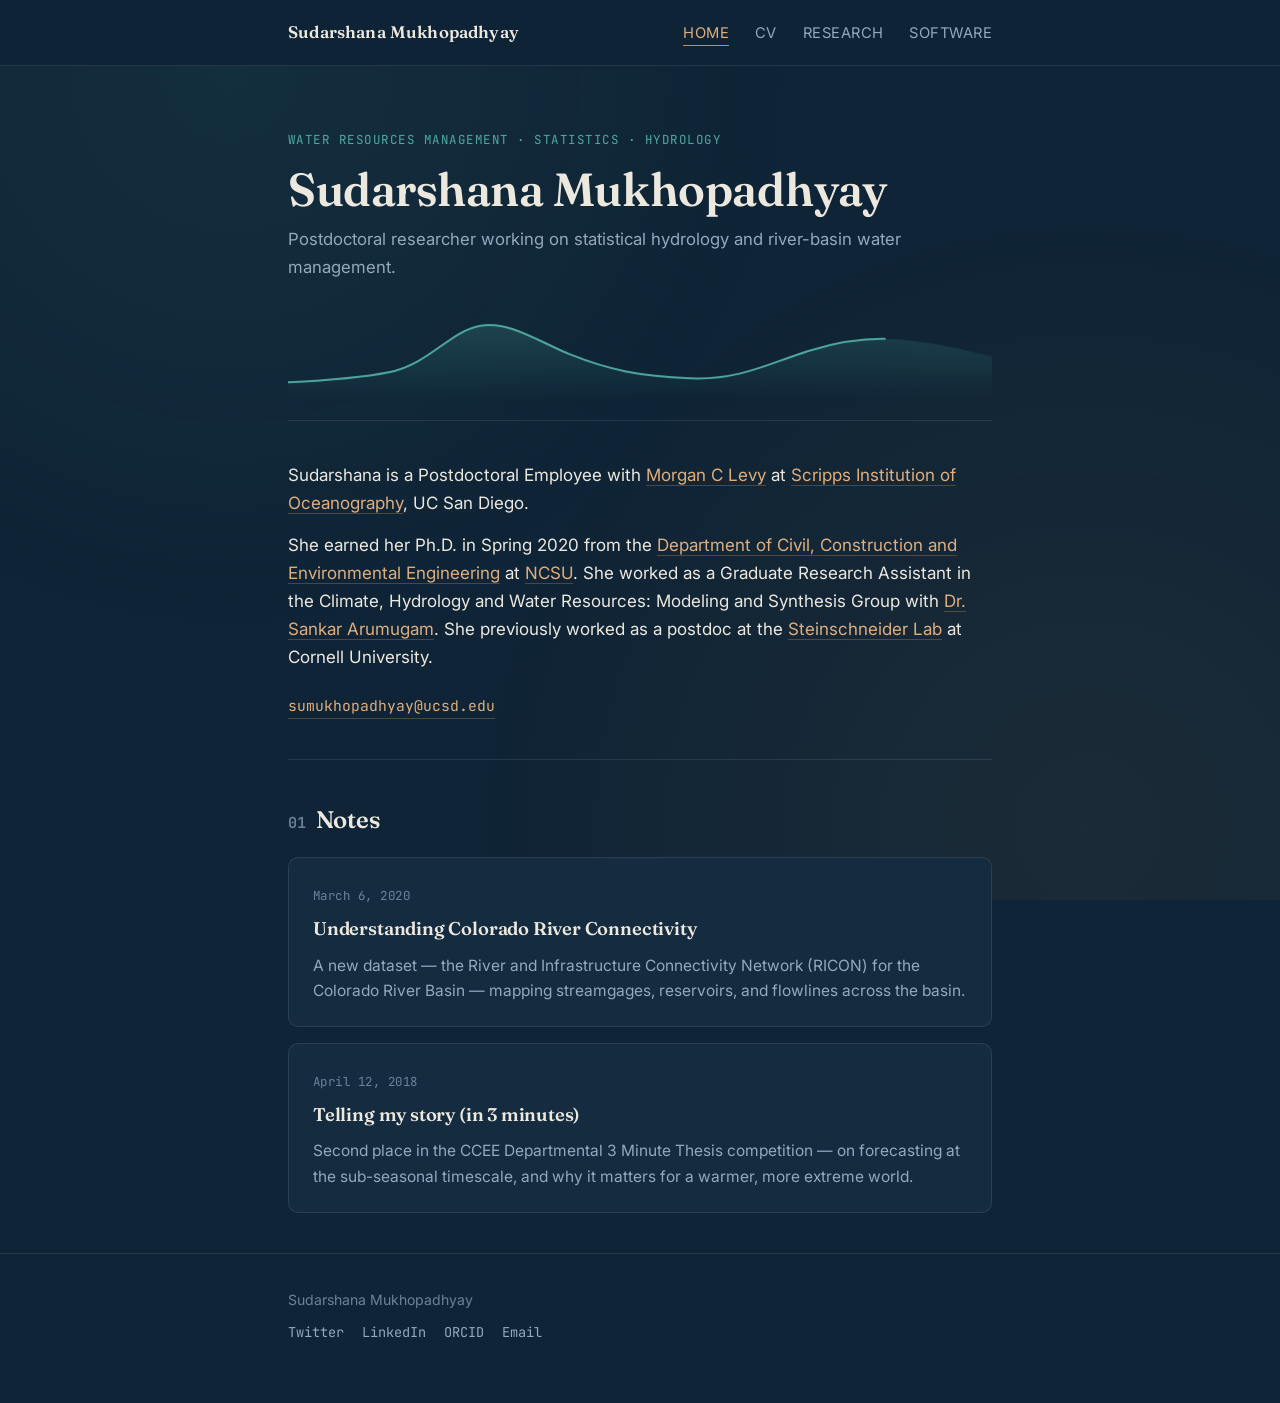
==== index.html @ 816c3d74 "Add files via upload" ====
<!DOCTYPE html>
<html lang="en">
<head>
<meta charset="UTF-8">
<meta name="viewport" content="width=device-width, initial-scale=1">
<title>Sudarshana Mukhopadhyay — Water Resources Management | Statistics | Hydrology</title>
<meta name="description" content="Sudarshana Mukhopadhyay is a Postdoctoral Employee at Scripps Institution of Oceanography, UC San Diego, working on statistical hydrology and water resources management.">
<link rel="preconnect" href="https://fonts.googleapis.com">
<link href="https://fonts.googleapis.com/css2?family=Fraunces:opsz,wght@9..144,500;9..144,600;9..144,700&family=Inter:wght@400;500;600&family=JetBrains+Mono:wght@400;500&display=swap" rel="stylesheet">
<link rel="stylesheet" href="style.css">
</head>
<body>

<header class="site">
  <nav>
    <a class="wordmark" href="index.html">Sudarshana Mukhopadhyay</a>
    <ul>
      <li><a class="current" href="index.html">Home</a></li>
      <li><a href="cv.html">CV</a></li>
      <li><a href="research.html">Research</a></li>
      <li><a href="software.html">Software</a></li>
    </ul>
  </nav>
</header>

<main class="wrap">

  <section class="hero">
    <span class="eyebrow">Water Resources Management · Statistics · Hydrology</span>
    <h1>Sudarshana Mukhopadhyay</h1>
    <p class="tagline">Postdoctoral researcher working on statistical hydrology and river-basin water management.</p>

    <svg class="hydrograph" viewBox="0 0 700 90" preserveAspectRatio="none" aria-hidden="true">
      <defs>
        <linearGradient id="flowFill" x1="0" y1="0" x2="0" y2="1">
          <stop offset="0%" stop-color="#4FA8A0" stop-opacity="0.22"/>
          <stop offset="100%" stop-color="#4FA8A0" stop-opacity="0"/>
        </linearGradient>
      </defs>
      <path class="fill" d="M0,70 C 40,68 70,66 100,60 C 140,52 160,20 190,14 C 220,8 250,30 280,42 C 320,58 350,64 400,66 C 450,68 480,50 520,38 C 560,26 590,24 630,30 C 660,34 680,40 700,44 L700,90 L0,90 Z"/>
      <path d="M0,70 C 40,68 70,66 100,60 C 140,52 160,20 190,14 C 220,8 250,30 280,42 C 320,58 350,64 400,66 C 450,68 480,50 520,38 C 560,26 590,24 630,30 C 660,34 680,40 700,44"/>
    </svg>
  </section>

  <section>
    <p>Sudarshana is a Postdoctoral Employee with <a href="https://mclevy.scrippsprofiles.ucsd.edu/">Morgan C Levy</a> at <a href="https://scripps.ucsd.edu/">Scripps Institution of Oceanography</a>, UC San Diego.</p>
    <p>She earned her Ph.D. in Spring 2020 from the <a href="http://www.ce.ncsu.edu/">Department of Civil, Construction and Environmental Engineering</a> at <a href="https://www.ncsu.edu/">NCSU</a>. She worked as a Graduate Research Assistant in the Climate, Hydrology and Water Resources: Modeling and Synthesis Group with <a href="https://www.ccee.ncsu.edu/people/sarumug/">Dr. Sankar Arumugam</a>. She previously worked as a postdoc at the <a href="https://blogs.cornell.edu/steinschneider/">Steinschneider Lab</a> at Cornell University.</p>

    <div class="contact-row" style="margin-top:22px;">
      <a href="mailto:sumukhopadhyay@ucsd.edu">sumukhopadhyay@ucsd.edu</a>
    </div>
  </section>

  <section>
    <h2><span class="num">01</span>Notes</h2>

    <div class="card">
      <span class="date">March 6, 2020</span>
      <h3><a href="posts/colorado-river-connectivity.html">Understanding Colorado River Connectivity</a></h3>
      <p>A new dataset — the River and Infrastructure Connectivity Network (RICON) for the Colorado River Basin — mapping streamgages, reservoirs, and flowlines across the basin.</p>
    </div>

    <div class="card">
      <span class="date">April 12, 2018</span>
      <h3><a href="posts/telling-my-story.html">Telling my story (in 3 minutes)</a></h3>
      <p>Second place in the CCEE Departmental 3 Minute Thesis competition — on forecasting at the sub-seasonal timescale, and why it matters for a warmer, more extreme world.</p>
    </div>
  </section>

</main>

<footer class="site">
  <div class="wrap">
    <div>Sudarshana Mukhopadhyay</div>
    <div class="socials">
      <a href="https://twitter.com/SudarshanaCE">Twitter</a>
      <a href="https://www.linkedin.com/in/suda0406/">LinkedIn</a>
      <a href="https://orcid.org/0000-0002-3567-4801">ORCID</a>
      <a href="mailto:sumukhopadhyay@ucsd.edu">Email</a>
    </div>
  </div>
</footer>

</body>
</html>
---- style.css ----
/* ---------------------------------------------------------
   Sudarshana Mukhopadhyay — personal site
   Design idea: a hydrologist's site should feel like a
   hydrograph — a quiet dark "night water" background, a
   drawn discharge curve as the recurring signature motif,
   sediment-clay accent for links, river-teal for data/flow.
--------------------------------------------------------- */

:root{
  --bg: #0F2436;
  --bg-alt: #142B40;
  --bg-raised: #17324A;
  --ink: #ECE8DE;
  --ink-dim: #93A9BC;
  --ink-faint: #6C8299;
  --accent: #C98A4B;
  --accent-soft: #E0AE7C;
  --teal: #4FA8A0;
  --border: rgba(147,169,188,0.16);

  --serif: "Fraunces", "Iowan Old Style", Georgia, serif;
  --sans: "Inter", -apple-system, BlinkMacSystemFont, "Segoe UI", sans-serif;
  --mono: "JetBrains Mono", ui-monospace, SFMono-Regular, Menlo, monospace;
}

*{ box-sizing: border-box; }

html{ scroll-behavior: smooth; }

body{
  margin: 0;
  background: var(--bg);
  color: var(--ink);
  font-family: var(--sans);
  font-size: 17px;
  line-height: 1.65;
  -webkit-font-smoothing: antialiased;
}

body::before{
  content: "";
  position: fixed;
  inset: 0;
  pointer-events: none;
  background-image: radial-gradient(circle at 18% 8%, rgba(79,168,160,0.08), transparent 42%),
                     radial-gradient(circle at 85% 92%, rgba(201,138,75,0.07), transparent 45%);
  z-index: 0;
}

a{ color: var(--accent-soft); text-decoration: none; border-bottom: 1px solid rgba(201,138,75,0.35); transition: border-color .15s, color .15s; }
a:hover{ color: var(--accent); border-color: var(--accent); }
a:focus-visible, button:focus-visible{ outline: 2px solid var(--teal); outline-offset: 3px; border-radius: 2px; }

h1,h2,h3{ font-family: var(--serif); font-weight: 600; letter-spacing: -0.01em; color: var(--ink); margin: 0; }

.wrap{ max-width: 760px; margin: 0 auto; padding: 0 28px; position: relative; z-index: 1; }

/* ---------- nav ---------- */
header.site{
  position: sticky; top: 0; z-index: 10;
  background: rgba(15,36,54,0.86);
  backdrop-filter: blur(10px);
  border-bottom: 1px solid var(--border);
}
header.site nav{
  max-width: 760px; margin: 0 auto; padding: 18px 28px;
  display: flex; align-items: baseline; justify-content: space-between; gap: 20px;
  flex-wrap: wrap;
}
header.site .wordmark{
  font-family: var(--serif); font-size: 1.05rem; font-weight: 600;
  color: var(--ink); border: none; letter-spacing: 0.01em;
}
header.site .wordmark:hover{ color: var(--accent-soft); }
header.site ul{ list-style: none; display: flex; gap: 26px; margin: 0; padding: 0; }
header.site ul a{
  border: none; color: var(--ink-dim); font-size: 0.92rem; letter-spacing: 0.03em;
  text-transform: uppercase; padding-bottom: 3px; border-bottom: 1px solid transparent;
}
header.site ul a:hover{ color: var(--ink); border-color: var(--ink-faint); }
header.site ul a.current{ color: var(--accent-soft); border-color: var(--accent); }

/* ---------- hero ---------- */
.hero{ padding: 64px 0 12px; }
.hero .eyebrow{
  font-family: var(--mono); font-size: 0.78rem; letter-spacing: 0.12em; text-transform: uppercase;
  color: var(--teal); margin-bottom: 14px; display: block;
}
.hero h1{ font-size: clamp(2.1rem, 5vw, 2.9rem); line-height: 1.12; }
.hero .tagline{ color: var(--ink-dim); font-size: 1.05rem; margin-top: 10px; }

/* hydrograph signature */
.hydrograph{ margin: 30px 0 6px; width: 100%; height: auto; display: block; }
.hydrograph path{
  fill: none; stroke: var(--teal); stroke-width: 2; stroke-linecap: round;
  stroke-dasharray: 620; stroke-dashoffset: 620;
  animation: draw 1.6s ease-out forwards;
}
.hydrograph path.fill{ stroke: none; fill: url(#flowFill); animation: none; opacity: 0; animation: fadein 1s ease-out 0.6s forwards; }
@keyframes draw{ to{ stroke-dashoffset: 0; } }
@keyframes fadein{ to{ opacity: 1; } }
@media (prefers-reduced-motion: reduce){
  .hydrograph path{ animation: none; stroke-dashoffset: 0; }
  .hydrograph path.fill{ animation: none; opacity: 1; }
}

/* ---------- section rhythm ---------- */
main{ padding-bottom: 90px; }
section{ padding: 40px 0; border-top: 1px solid var(--border); }
section:first-of-type{ border-top: none; }
section h2{
  font-size: 1.5rem; margin-bottom: 18px;
}
section h2 .num{ font-family: var(--mono); color: var(--ink-faint); font-size: 0.95rem; margin-right: 10px; }

p{ margin: 0 0 14px; color: var(--ink); }
p:last-child{ margin-bottom: 0; }
.lede{ color: var(--ink-dim); }

ul.plain{ padding-left: 20px; margin: 0; }
ul.plain li{ margin-bottom: 10px; }
ul.plain li:last-child{ margin-bottom: 0; }

/* ---------- data / doi styling ---------- */
.doi, code.doi{
  font-family: var(--mono); font-size: 0.88em; color: var(--teal);
  word-break: break-all;
}

/* ---------- cards (posts, projects) ---------- */
.card{
  background: var(--bg-alt);
  border: 1px solid var(--border);
  border-radius: 10px;
  padding: 22px 24px;
  margin-bottom: 16px;
}
.card:last-child{ margin-bottom: 0; }
.card .date{ font-family: var(--mono); font-size: 0.78rem; color: var(--ink-faint); letter-spacing: 0.04em; }
.card h3{ font-size: 1.15rem; margin: 6px 0 8px; }
.card h3 a{ border: none; color: var(--ink); }
.card h3 a:hover{ color: var(--accent-soft); }
.card p{ color: var(--ink-dim); font-size: 0.97rem; }

/* ---------- contact row ---------- */
.contact-row{ display: flex; flex-wrap: wrap; gap: 10px 22px; align-items: center; }
.contact-row a{ font-family: var(--mono); font-size: 0.92rem; }

/* ---------- CV button ---------- */
.cv-button{
  display: inline-block; margin-top: 6px;
  padding: 12px 22px; border-radius: 8px;
  background: var(--accent); color: #16232E; border: none;
  font-family: var(--sans); font-weight: 600; font-size: 0.95rem;
}
.cv-button:hover{ background: var(--accent-soft); color: #16232E; }

/* ---------- post page ---------- */
.post-hero img, .post-body img{
  width: 100%; border-radius: 10px; border: 1px solid var(--border); margin: 18px 0;
}
.post-body blockquote{
  margin: 20px 0; padding-left: 18px; border-left: 2px solid var(--teal);
  color: var(--ink-dim); font-style: italic;
}
.back-link{ font-family: var(--mono); font-size: 0.85rem; }

/* ---------- footer ---------- */
footer.site{
  border-top: 1px solid var(--border);
  padding: 34px 0 60px;
  color: var(--ink-faint);
  font-size: 0.88rem;
}
footer.site .socials{ display: flex; gap: 18px; margin-top: 10px; flex-wrap: wrap; }
footer.site .socials a{ border: none; color: var(--ink-dim); font-family: var(--mono); font-size: 0.85rem; }
footer.site .socials a:hover{ color: var(--accent-soft); }

@media (max-width: 560px){
  header.site nav{ padding: 16px 20px; }
  header.site ul{ gap: 16px; }
  .wrap{ padding: 0 20px; }
}
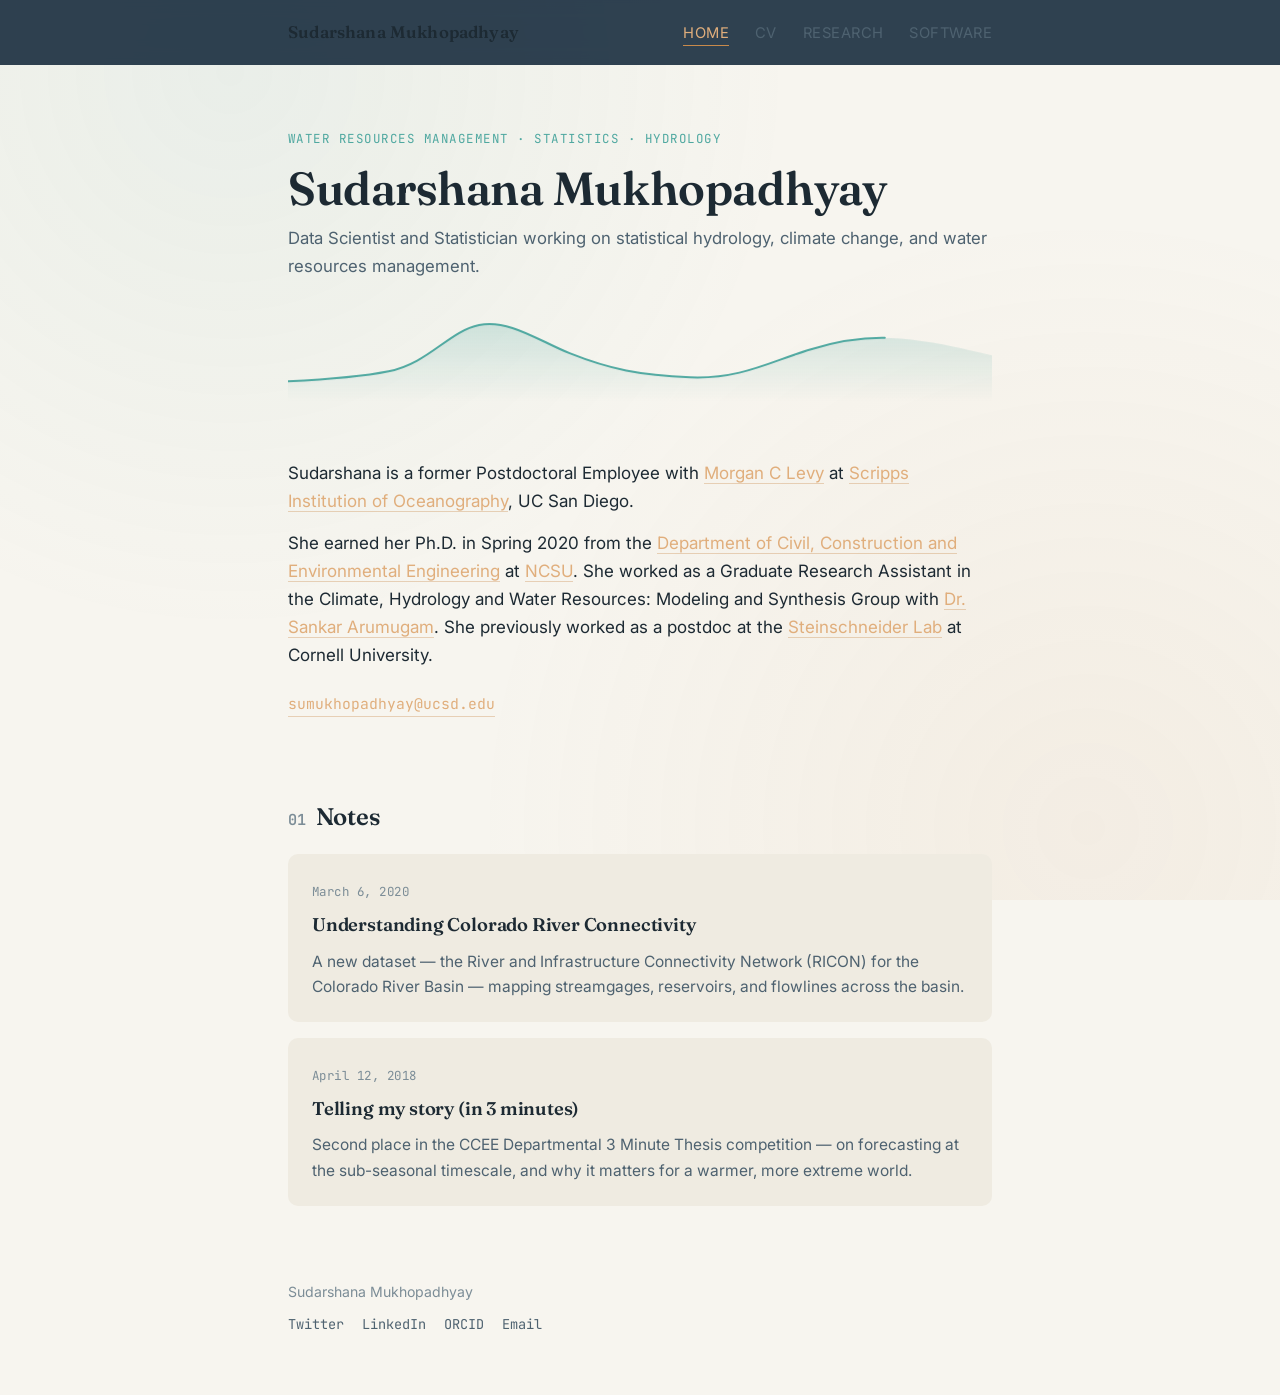
==== commit 20b47f56: "Update index.html" ====
--- a/index.html
+++ b/index.html
@@ -4,7 +4,7 @@
 <meta charset="UTF-8">
 <meta name="viewport" content="width=device-width, initial-scale=1">
 <title>Sudarshana Mukhopadhyay — Water Resources Management | Statistics | Hydrology</title>
-<meta name="description" content="Sudarshana Mukhopadhyay is a Postdoctoral Employee at Scripps Institution of Oceanography, UC San Diego, working on statistical hydrology and water resources management.">
+<meta name="description" content="Sudarshana Mukhopadhyay is a Data Scientist and Ph.D. Statistician with a research background in water, climate, and extreme weather events. She is a former Postdoctoral Employee at Scripps Institution of Oceanography, UC San Diego, where she worked on statistical hydrology and water resources management.">
 <link rel="preconnect" href="https://fonts.googleapis.com">
 <link href="https://fonts.googleapis.com/css2?family=Fraunces:opsz,wght@9..144,500;9..144,600;9..144,700&family=Inter:wght@400;500;600&family=JetBrains+Mono:wght@400;500&display=swap" rel="stylesheet">
 <link rel="stylesheet" href="style.css">
@@ -28,7 +28,7 @@
   <section class="hero">
     <span class="eyebrow">Water Resources Management · Statistics · Hydrology</span>
     <h1>Sudarshana Mukhopadhyay</h1>
-    <p class="tagline">Postdoctoral researcher working on statistical hydrology and river-basin water management.</p>
+    <p class="tagline">Data Scientist and Statistician working on statistical hydrology, climate change, and water resources management.</p>
 
     <svg class="hydrograph" viewBox="0 0 700 90" preserveAspectRatio="none" aria-hidden="true">
       <defs>
@@ -43,7 +43,7 @@
   </section>
 
   <section>
-    <p>Sudarshana is a Postdoctoral Employee with <a href="https://mclevy.scrippsprofiles.ucsd.edu/">Morgan C Levy</a> at <a href="https://scripps.ucsd.edu/">Scripps Institution of Oceanography</a>, UC San Diego.</p>
+    <p>Sudarshana is a former Postdoctoral Employee with <a href="https://mclevy.scrippsprofiles.ucsd.edu/">Morgan C Levy</a> at <a href="https://scripps.ucsd.edu/">Scripps Institution of Oceanography</a>, UC San Diego.</p>
     <p>She earned her Ph.D. in Spring 2020 from the <a href="http://www.ce.ncsu.edu/">Department of Civil, Construction and Environmental Engineering</a> at <a href="https://www.ncsu.edu/">NCSU</a>. She worked as a Graduate Research Assistant in the Climate, Hydrology and Water Resources: Modeling and Synthesis Group with <a href="https://www.ccee.ncsu.edu/people/sarumug/">Dr. Sankar Arumugam</a>. She previously worked as a postdoc at the <a href="https://blogs.cornell.edu/steinschneider/">Steinschneider Lab</a> at Cornell University.</p>
 
     <div class="contact-row" style="margin-top:22px;">
--- a/style.css
+++ b/style.css
@@ -7,16 +7,16 @@
 --------------------------------------------------------- */
 
 :root{
-  --bg: #0F2436;
-  --bg-alt: #142B40;
-  --bg-raised: #17324A;
-  --ink: #ECE8DE;
-  --ink-dim: #93A9BC;
-  --ink-faint: #6C8299;
+  --bg: #F7F5EF;
+  --bg-alt: #EFEBE1;
+  --bg-raised: #E7E1D3;
+  --ink: #1D2A33;
+  --ink-dim: #4E6270;
+  --ink-faint: #7C8D97;
   --accent: #C98A4B;
   --accent-soft: #E0AE7C;
   --teal: #4FA8A0;
-  --border: rgba(147,169,188,0.16);
+  --border: rrgba(29,42,51,0.14);
 
   --serif: "Fraunces", "Iowan Old Style", Georgia, serif;
   --sans: "Inter", -apple-system, BlinkMacSystemFont, "Segoe UI", sans-serif;
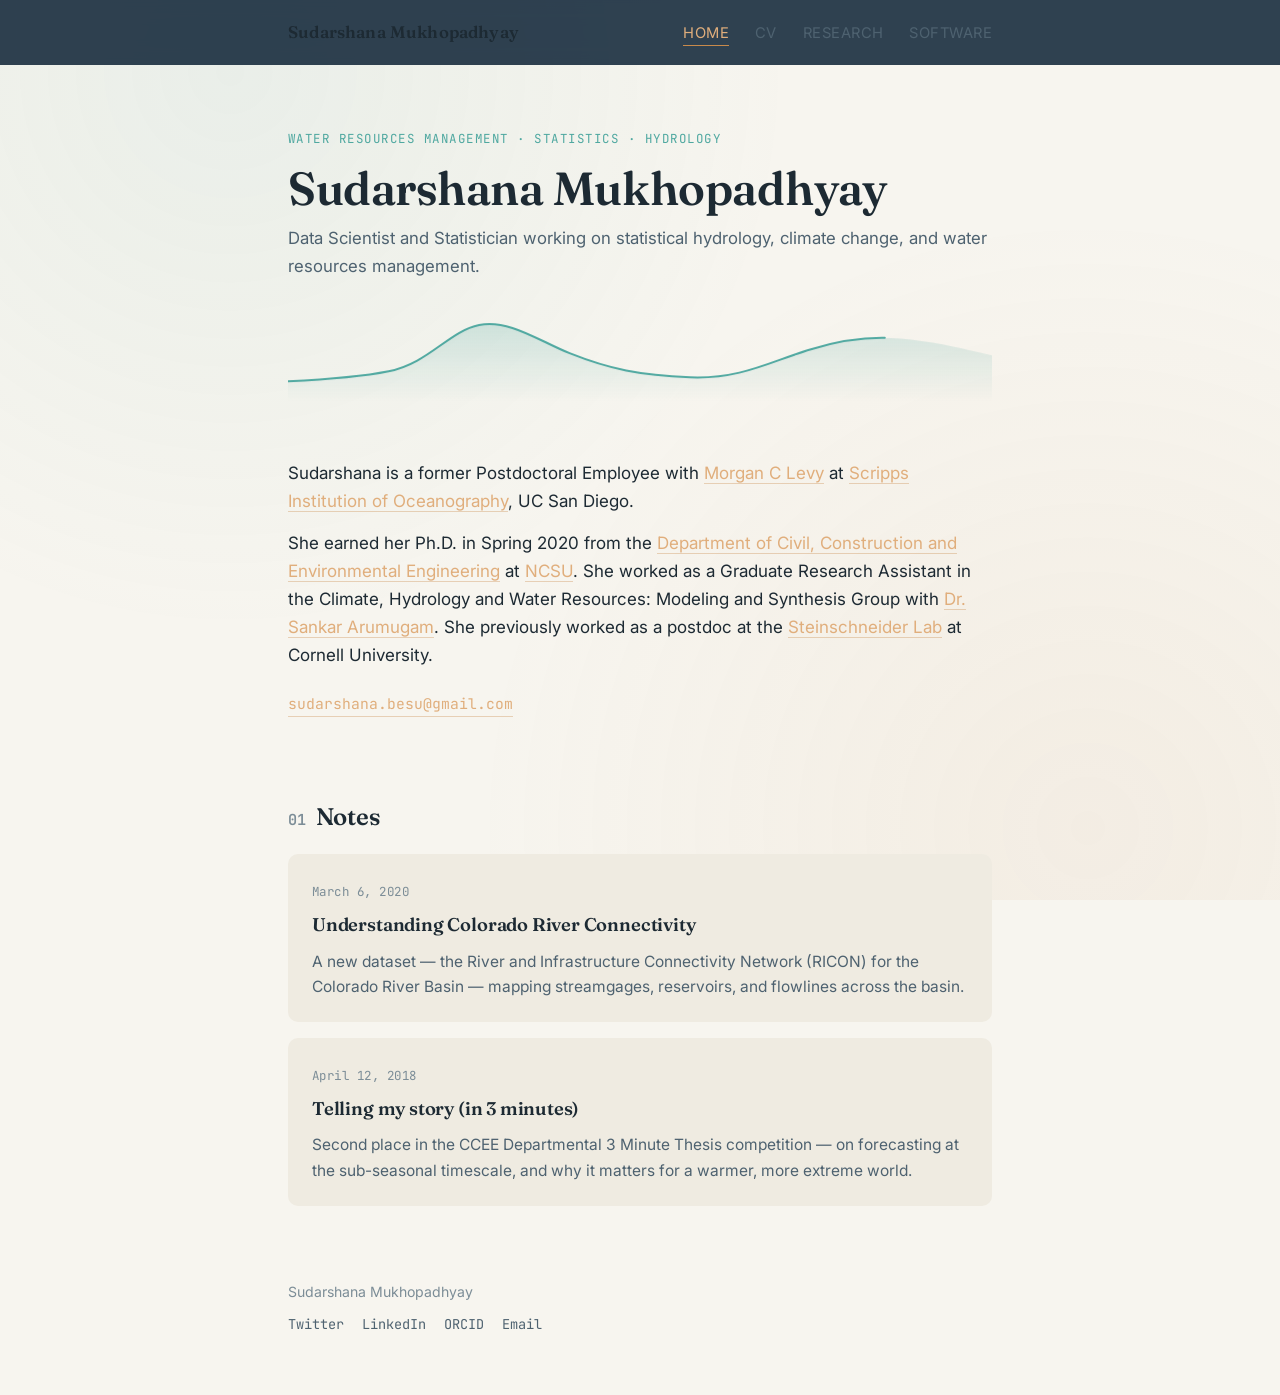
==== commit b5d91abd: "Update index.html" ====
--- a/index.html
+++ b/index.html
@@ -4,7 +4,7 @@
 <meta charset="UTF-8">
 <meta name="viewport" content="width=device-width, initial-scale=1">
 <title>Sudarshana Mukhopadhyay — Water Resources Management | Statistics | Hydrology</title>
-<meta name="description" content="Sudarshana Mukhopadhyay is a Data Scientist and Ph.D. Statistician with a research background in water, climate, and extreme weather events. She is a former Postdoctoral Employee at Scripps Institution of Oceanography, UC San Diego, where she worked on statistical hydrology and water resources management.">
+<meta name="description" content=" Sudarshana Mukhopadhyay is a Research Scientist and Ph.D. Statistician with a research background in water, climate, and extreme weather events. She is a former Postdoctoral Employee at Scripps Institution of Oceanography, UC San Diego, where she worked on statistical hydrology and water resources management.">
 <link rel="preconnect" href="https://fonts.googleapis.com">
 <link href="https://fonts.googleapis.com/css2?family=Fraunces:opsz,wght@9..144,500;9..144,600;9..144,700&family=Inter:wght@400;500;600&family=JetBrains+Mono:wght@400;500&display=swap" rel="stylesheet">
 <link rel="stylesheet" href="style.css">
@@ -47,7 +47,7 @@
     <p>She earned her Ph.D. in Spring 2020 from the <a href="http://www.ce.ncsu.edu/">Department of Civil, Construction and Environmental Engineering</a> at <a href="https://www.ncsu.edu/">NCSU</a>. She worked as a Graduate Research Assistant in the Climate, Hydrology and Water Resources: Modeling and Synthesis Group with <a href="https://www.ccee.ncsu.edu/people/sarumug/">Dr. Sankar Arumugam</a>. She previously worked as a postdoc at the <a href="https://blogs.cornell.edu/steinschneider/">Steinschneider Lab</a> at Cornell University.</p>
 
     <div class="contact-row" style="margin-top:22px;">
-      <a href="mailto:sumukhopadhyay@ucsd.edu">sumukhopadhyay@ucsd.edu</a>
+      <a href="mailto:sudarshana.besu@gmail.com">sudarshana.besu@gmail.com</a>
     </div>
   </section>
 
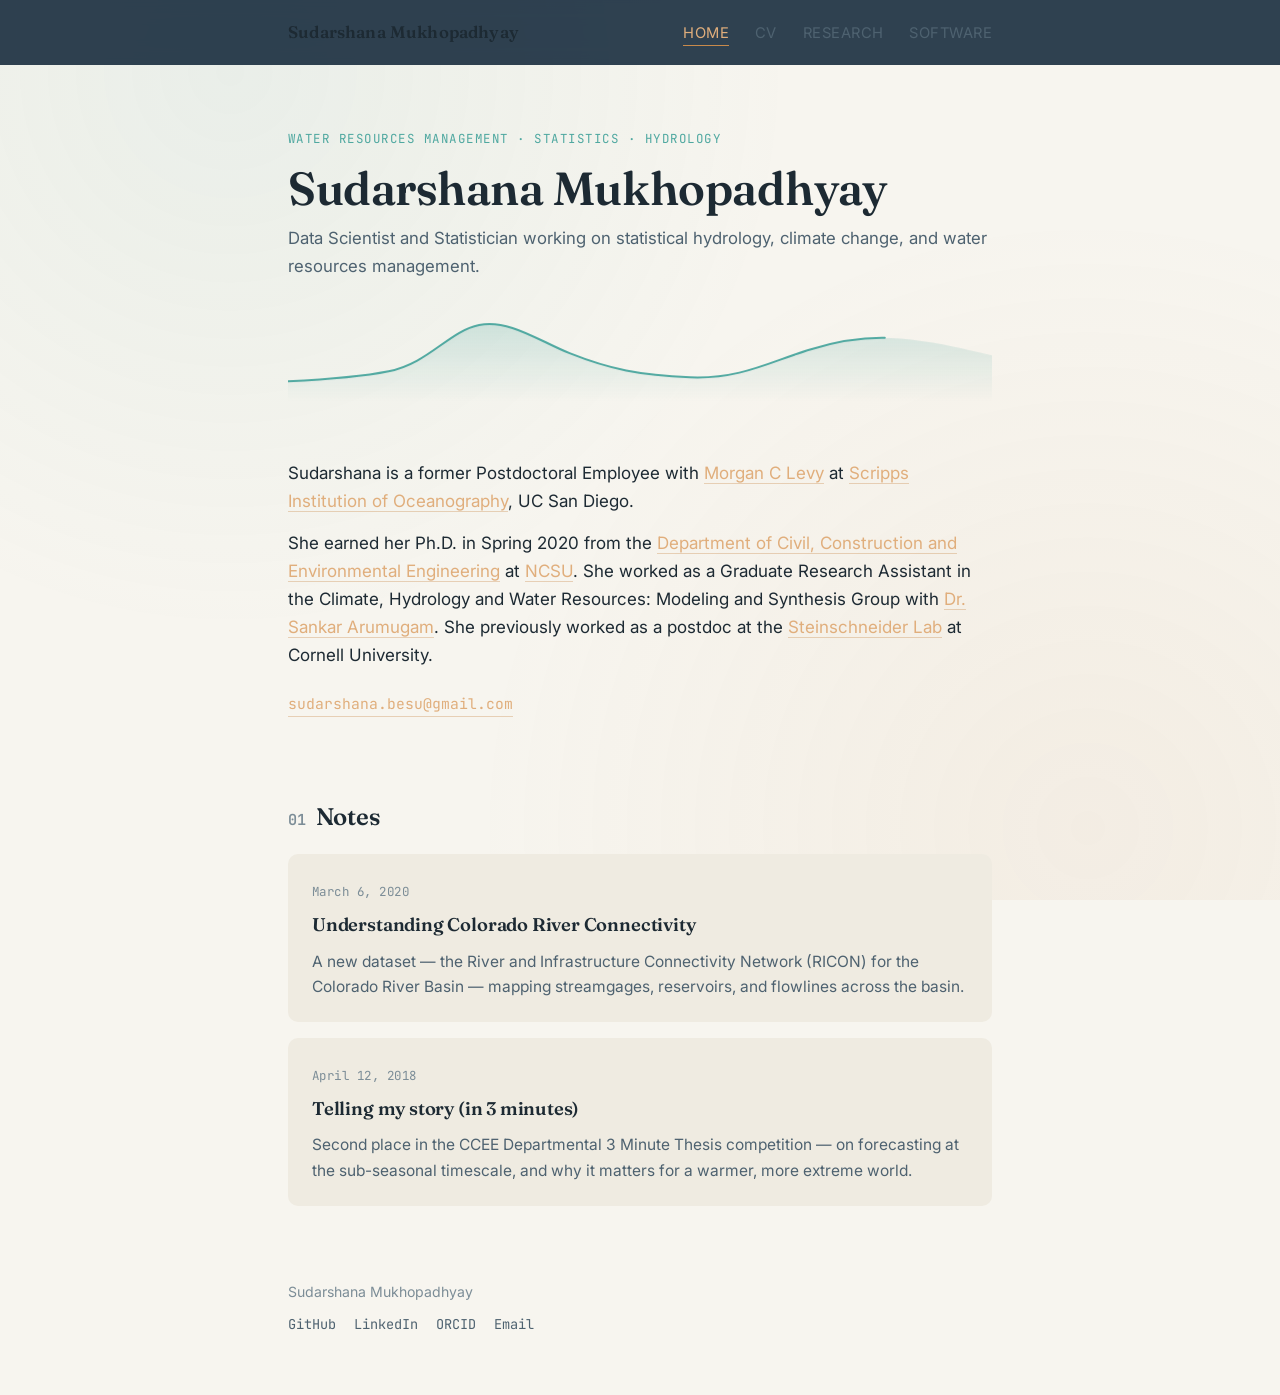
==== commit 65eaab14: "Update index.html" ====
--- a/index.html
+++ b/index.html
@@ -73,7 +73,7 @@
   <div class="wrap">
     <div>Sudarshana Mukhopadhyay</div>
     <div class="socials">
-      <a href="https://twitter.com/SudarshanaCE">Twitter</a>
+      <a href="https://github.com/SMukhopCE">GitHub</a>
       <a href="https://www.linkedin.com/in/suda0406/">LinkedIn</a>
       <a href="https://orcid.org/0000-0002-3567-4801">ORCID</a>
       <a href="mailto:sumukhopadhyay@ucsd.edu">Email</a>
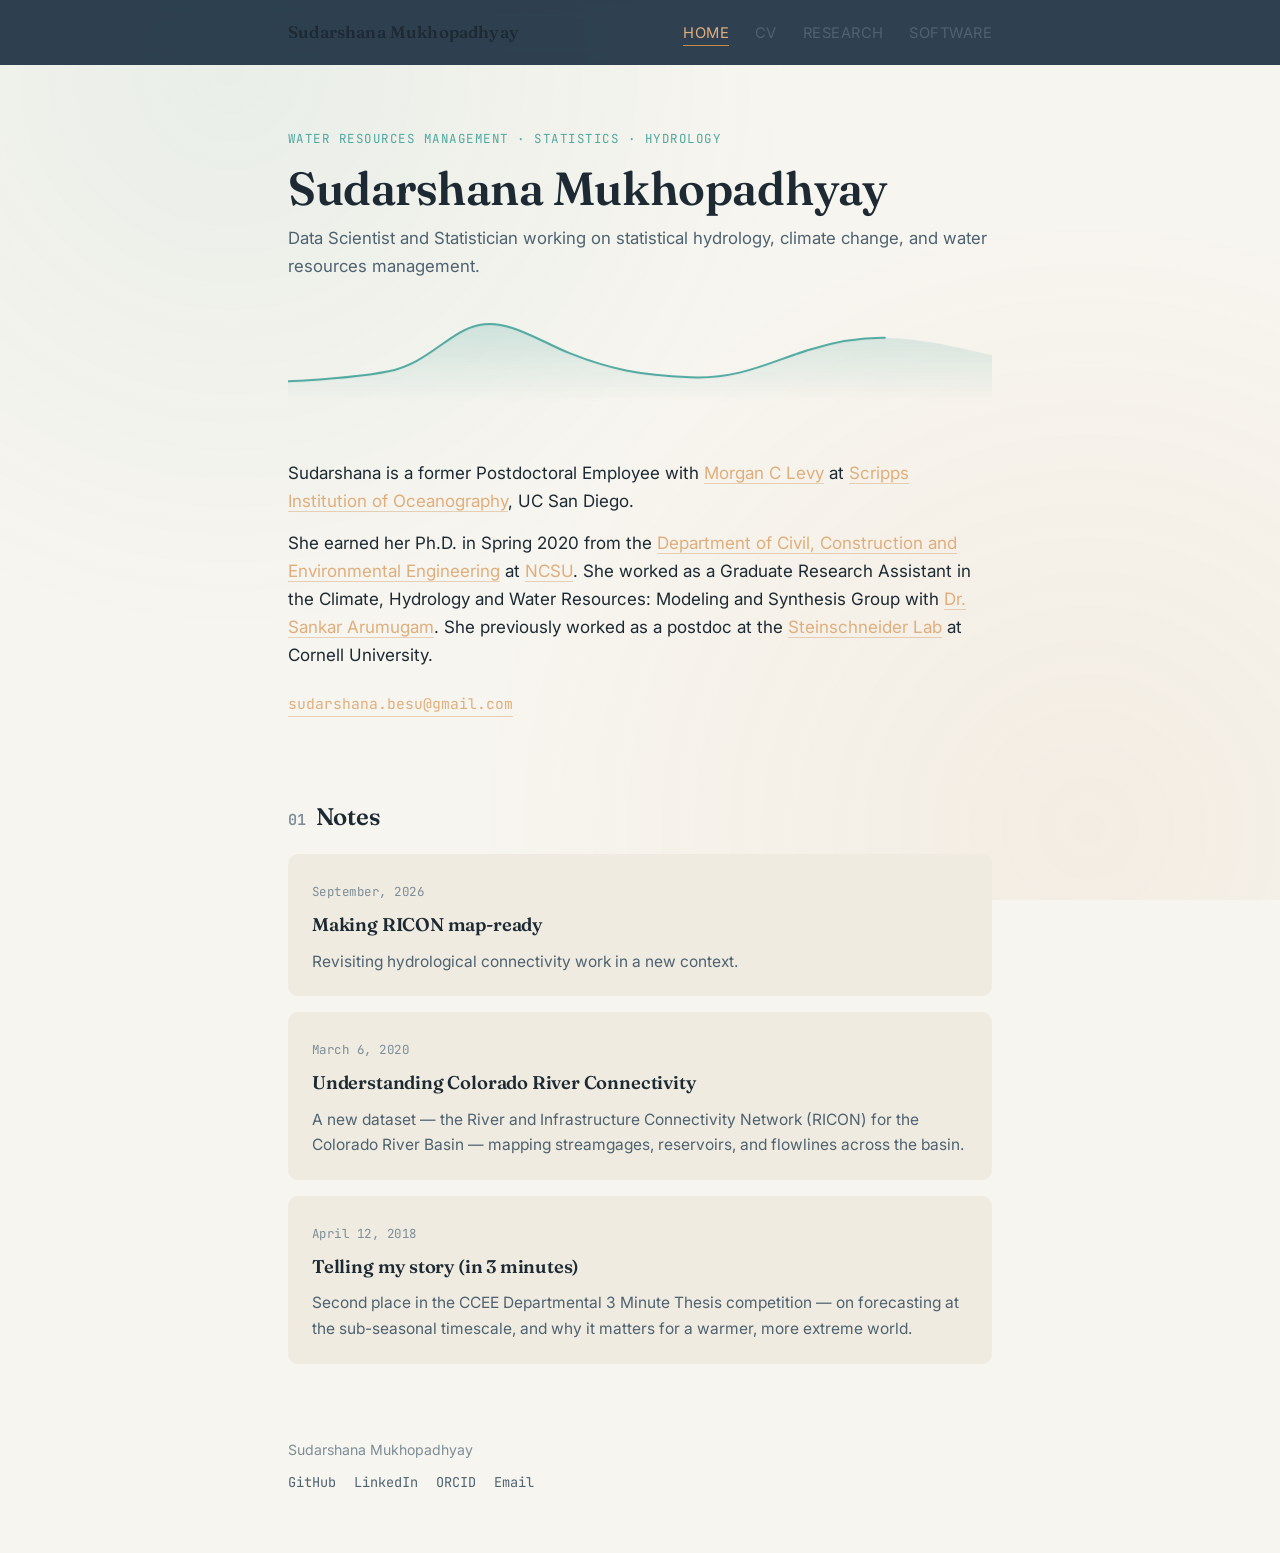
==== commit 6f0c07a1: "Update index.html" ====
--- a/index.html
+++ b/index.html
@@ -55,6 +55,13 @@
     <h2><span class="num">01</span>Notes</h2>
 
     <div class="card">
+      <span class="date">September, 2026</span>
+      <h3><a href="posts/making-ricon-map-ready.html">Making RICON map-ready</a></h3>
+      <p> Revisiting hydrological connectivity work in a new context.</p>
+    </div>
+    
+
+    <div class="card">
       <span class="date">March 6, 2020</span>
       <h3><a href="posts/colorado-river-connectivity.html">Understanding Colorado River Connectivity</a></h3>
       <p>A new dataset — the River and Infrastructure Connectivity Network (RICON) for the Colorado River Basin — mapping streamgages, reservoirs, and flowlines across the basin.</p>
